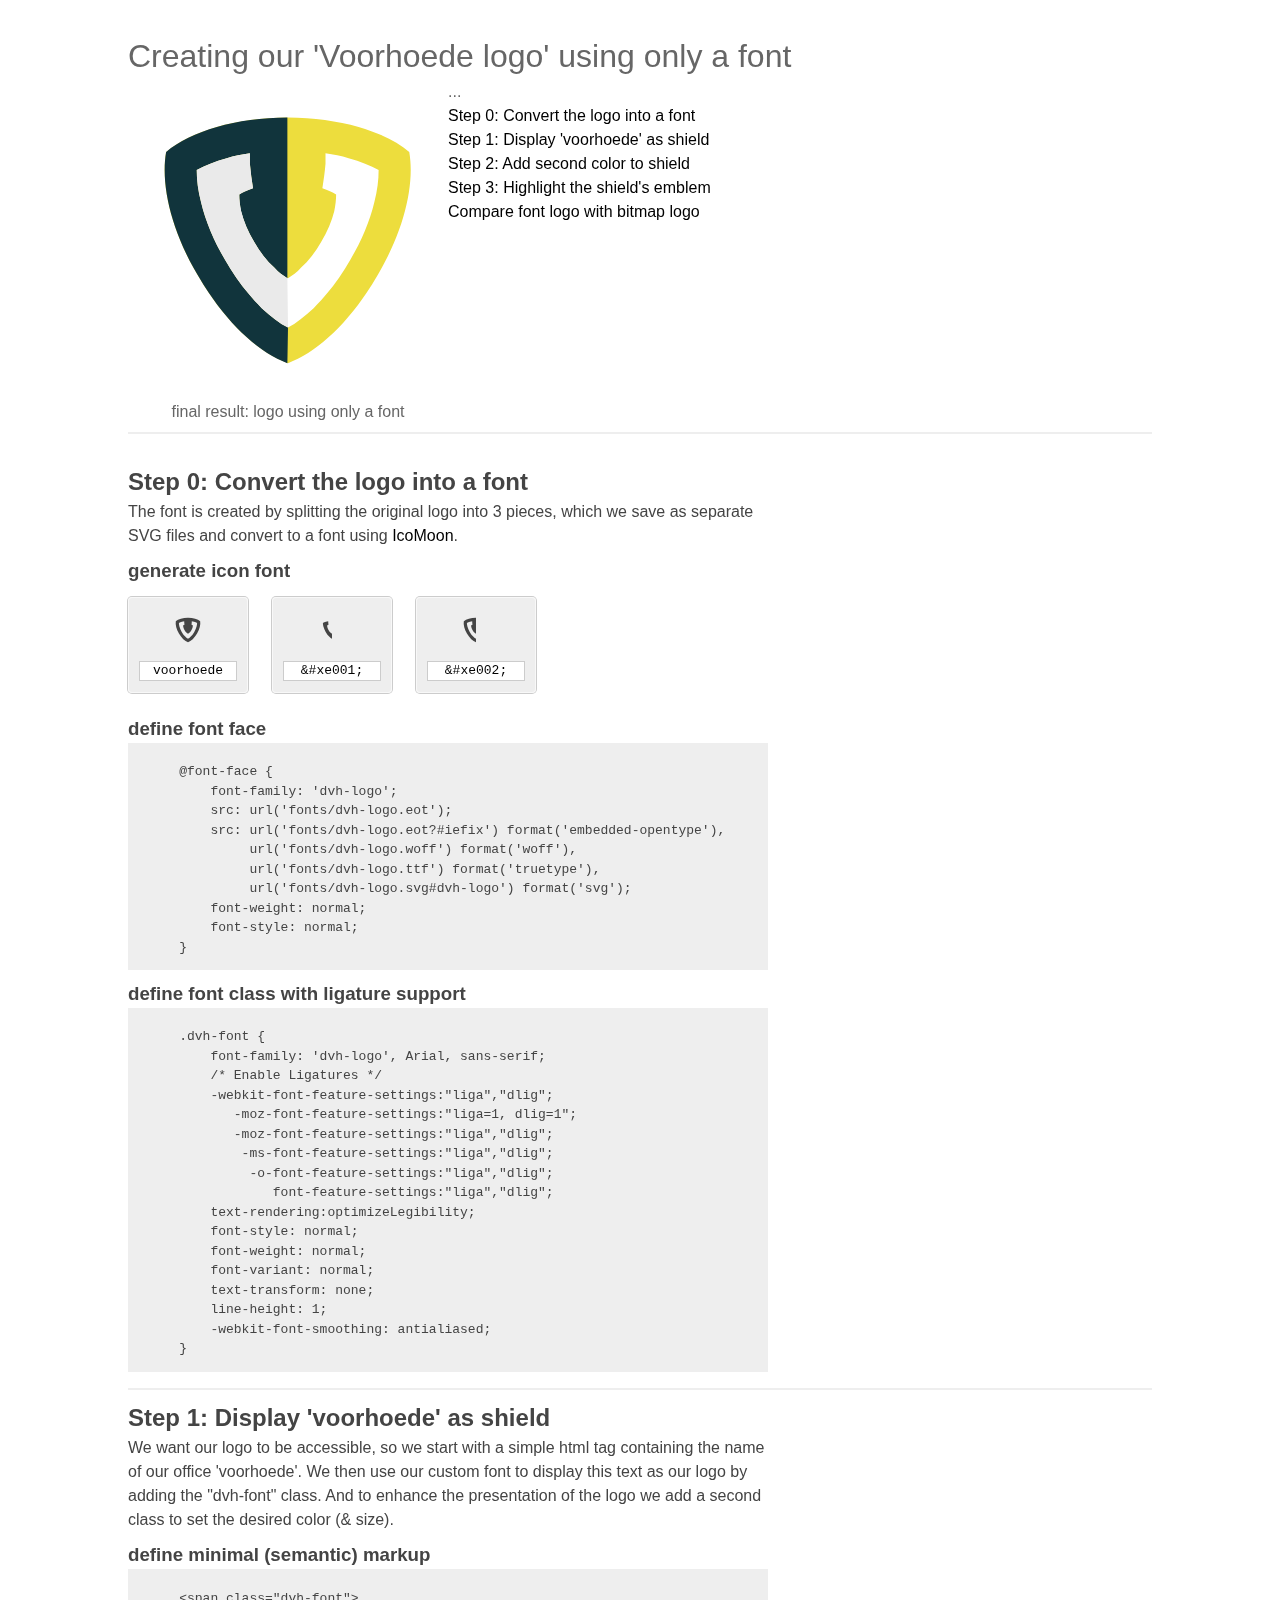
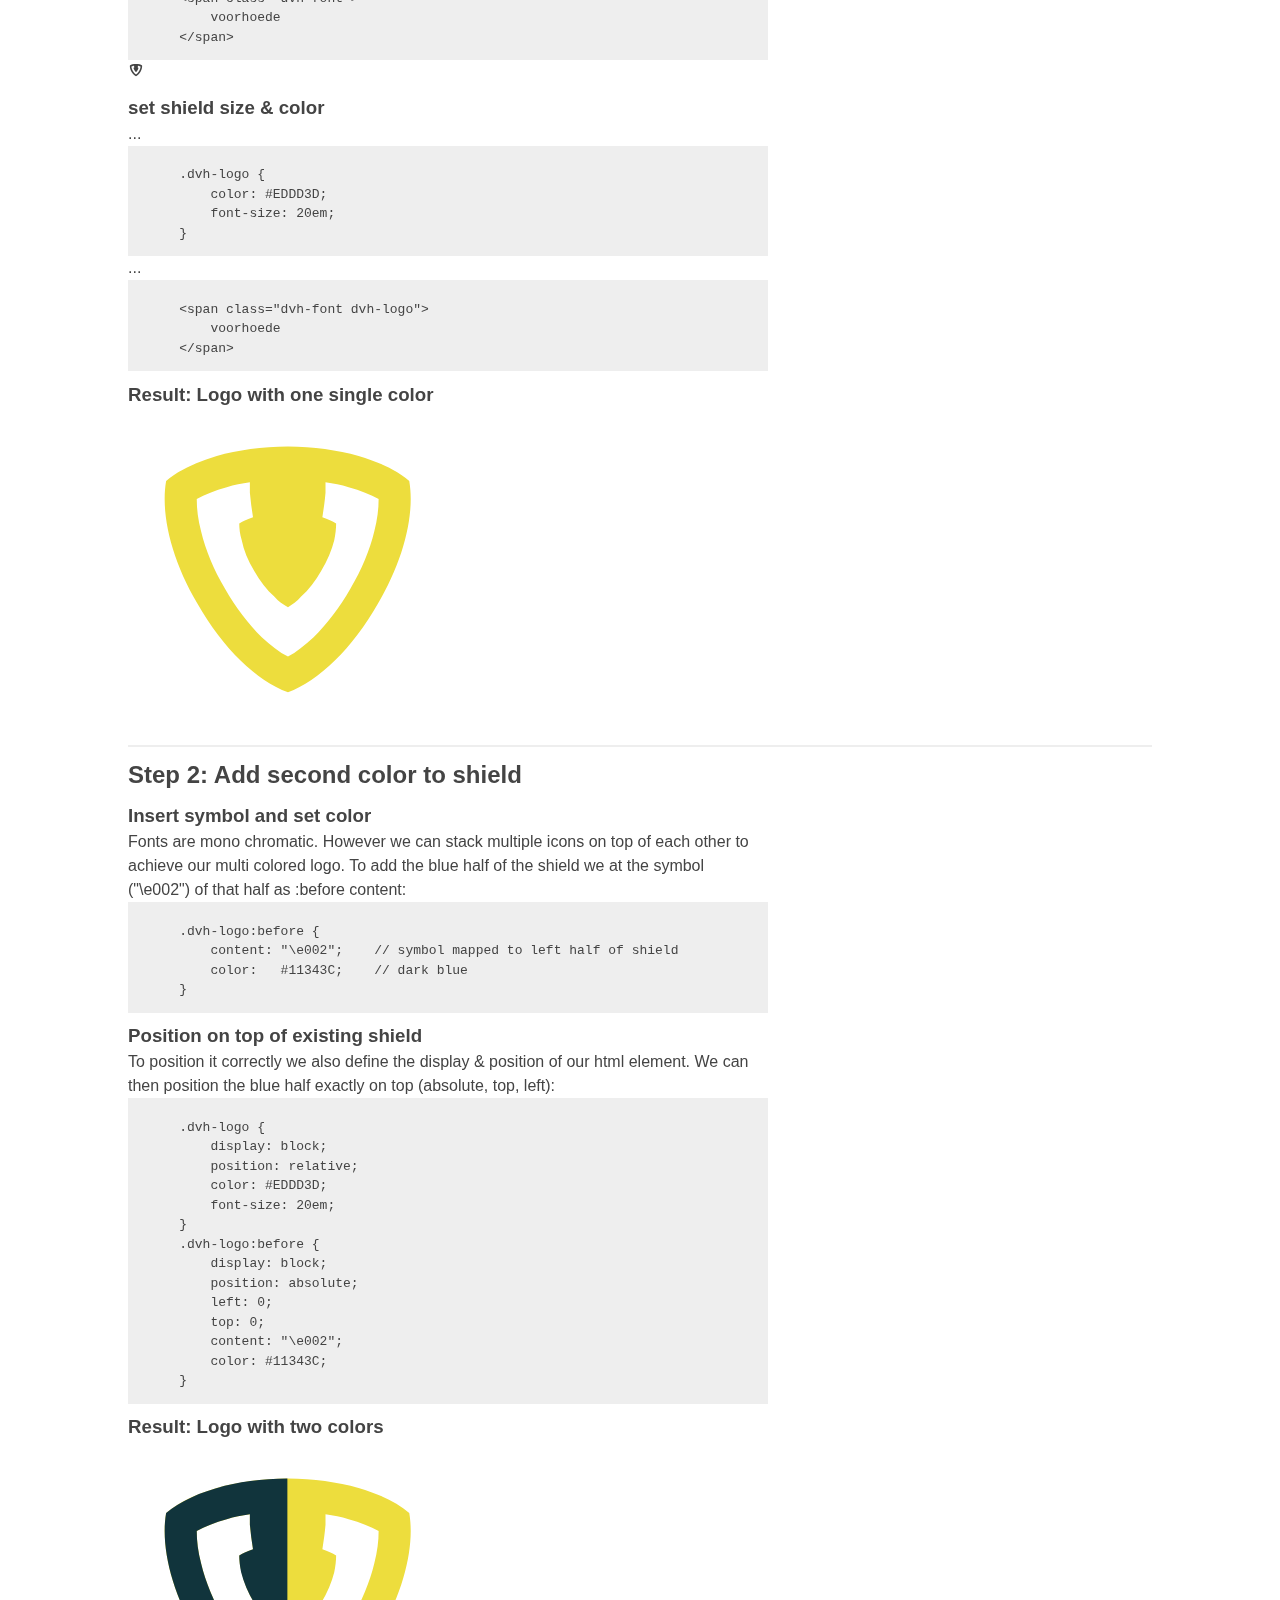
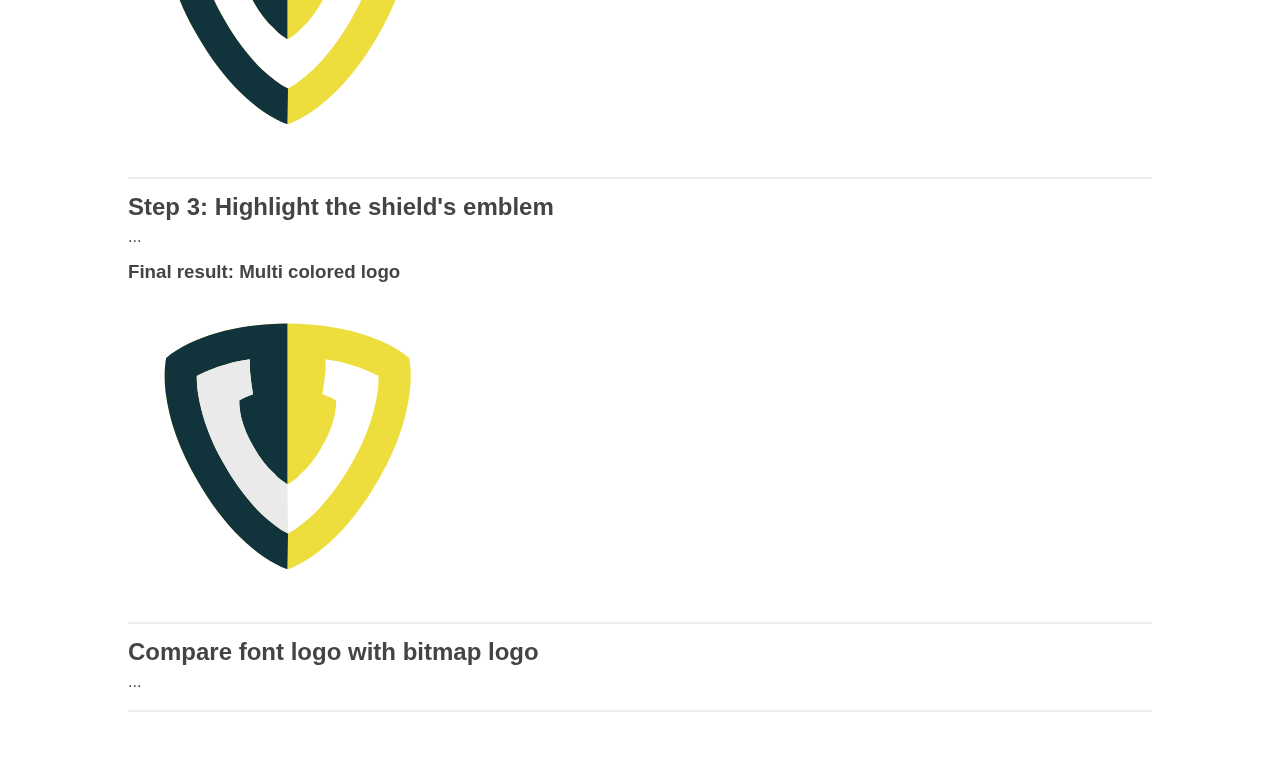
==== index.html @ 992d9b1b "logo as font and basic article with code snippets & logo previews" ====
<!doctype html>
<html>
<head>
<title>Creating our 'Voorhoede logo' using only a font</title>
<link rel="stylesheet" href="article.css" />
<link rel="stylesheet" href="logo-font.css" />
<!--[if lte IE 7]><script src="lte-ie7.js"></script><![endif]-->
</head>
<body>
<article class="w-main centered">

	<header class="clearfix">
		<h1>Creating our 'Voorhoede logo' using only a font</h1>
		<figure class="logo-preview">
			<span class="dvh-font dvh-logo">voorhoede</span>
			<figcaption>final result: logo using only a font</figcaption>
		</figure>
		<p>...</p>
		<nav class="nav-steps">
			<ol>
				<li><a href="#step0">Step 0: Convert the logo into a font</a></li>
				<li><a href="#step1">Step 1: Display 'voorhoede' as shield</a></li>
				<li><a href="#step2">Step 2: Add second color to shield</a></li>
				<li><a href="#step3">Step 3: Highlight the shield's emblem</a></li>
				<li><a href="#compare">Compare font logo with bitmap logo</a></li>
			</ol>
		</nav>
	</header>

	<section id="step0">
		<h2>Step 0: Convert the logo into a font</h2>
		<p>
			The font is created by splitting the original logo into 3 pieces,
			which we save as separate SVG files and convert to a font using
			<a href="http://icomoon.io/app">IcoMoon</a>.
		</p>
		<h3>generate icon font</h3>
		<div class="mtm clearfix" id="glyphs">
			<div class="glyph">
				<div class="fs1" aria-hidden="true" data-icon="&#x76;&#x6f;&#x6f;&#x72;&#x68;&#x6f;&#x65;&#x64;&#x65;"></div>
				<input type="text" readonly="readonly" value="&#x76;&#x6f;&#x6f;&#x72;&#x68;&#x6f;&#x65;&#x64;&#x65;" />
			</div>
			<div class="glyph">
				<div class="fs1" aria-hidden="true" data-icon="&#xe001;"></div>
				<input type="text" readonly="readonly" value="&amp;#xe001;" />
			</div>
			<div class="glyph">
				<div class="fs1" aria-hidden="true" data-icon="&#xe002;"></div>
				<input type="text" readonly="readonly" value="&amp;#xe002;" />
			</div>
		</div>
<h3>define font face</h3>
<pre><code>
@font-face {
    font-family: 'dvh-logo';
    src: url('fonts/dvh-logo.eot');
    src: url('fonts/dvh-logo.eot?#iefix') format('embedded-opentype'),
         url('fonts/dvh-logo.woff') format('woff'),
         url('fonts/dvh-logo.ttf') format('truetype'),
         url('fonts/dvh-logo.svg#dvh-logo') format('svg');
    font-weight: normal;
    font-style: normal;
}
</code></pre>
<h3>define font class with ligature support</h3>
<pre><code>
.dvh-font {
    font-family: 'dvh-logo', Arial, sans-serif;
    /* Enable Ligatures */
    -webkit-font-feature-settings:"liga","dlig";
       -moz-font-feature-settings:"liga=1, dlig=1";
       -moz-font-feature-settings:"liga","dlig";
        -ms-font-feature-settings:"liga","dlig";
         -o-font-feature-settings:"liga","dlig";
            font-feature-settings:"liga","dlig";
    text-rendering:optimizeLegibility;
    font-style: normal;
    font-weight: normal;
    font-variant: normal;
    text-transform: none;
    line-height: 1;
    -webkit-font-smoothing: antialiased;
}
</code></pre>
	</section>

	<section id="step1">
		<h2>Step 1: Display 'voorhoede' as shield</h2>
		<p>
			We want our logo to be accessible, so we start with a simple html tag containing the name of our office 'voorhoede'.
			We then use our custom font to display this text as our logo by adding the "dvh-font" class. And to enhance the
			presentation of the logo we add a second class to set the desired color (&amp; size).
		</p>
		<h3>define minimal (semantic) markup</h3>
<pre><code>
&lt;span class="dvh-font"&gt;
    voorhoede
&lt;/span&gt;
</code></pre>
	<span class="dvh-font">voorhoede</span>
		<h3>set shield size &amp; color</h3>
		<p>...</p>
<pre><code>
.dvh-logo {
    color: #EDDD3D;
    font-size: 20em;
}
</code></pre>
		<p>...</p>
<pre><code>
&lt;span class="dvh-font dvh-logo"&gt;
    voorhoede
&lt;/span&gt;
</code></pre>
	<h3>Result: Logo with one single color</h3>
	<span class="dvh-font dvh-logo logo-step1">voorhoede</span>
	</section>

	<section id="step2">
		<h2>Step 2: Add second color to shield</h2>
		<h3>Insert symbol and set color</h3>
		<p>
			Fonts are mono chromatic. However we can stack multiple icons
			on top of each other to achieve our multi colored logo.
			To add the blue half of the shield we at the symbol ("\e002")
			of that half as :before content:
		</p>
<pre><code>
.dvh-logo:before {
    content: "\e002";    // symbol mapped to left half of shield
    color:   #11343C;    // dark blue
}
</code></pre>
		<h3>Position on top of existing shield</h3>
		<p>
			To position it correctly we also define the display &amp; position
			of our html element. We can then position the blue half exactly on top
			(absolute, top, left):
		</p>
<pre><code>
.dvh-logo {
    display: block;
    position: relative;
    color: #EDDD3D;
    font-size: 20em;
}
.dvh-logo:before {
    display: block;
    position: absolute;
    left: 0;
    top: 0;
    content: "\e002";
    color: #11343C;
}
</code></pre>
		<h3>Result: Logo with two colors</h3>
		<span class="dvh-font dvh-logo logo-step2">voorhoede</span>
	</section>

	<section id="step3">
		<h2>Step 3: Highlight the shield's emblem</h2>
		<p>
			...
		</p>
		<h3>Final result: Multi colored logo</h3>
		<span class="dvh-font dvh-logo">voorhoede</span>
	</section>

	<section id="compare">
		<h2>Compare font logo with bitmap logo</h2>
		<p>
			...
		</p>
	</section>


	<footer>
	</footer>
</article>

<script>
document.getElementById("glyphs").addEventListener("click", function(e) {
	var target = e.target;
	if (target.tagName === "INPUT") {
		target.select();
	}
});
</script>
</body>
</html>
---- article.css ----
section, header, footer {display: block;}
body {
	font-family: sans-serif;
	color: #444;
	line-height: 1.5;
	font-size: 1em;
}
* {
	-moz-box-sizing: border-box;
	-webkit-box-sizing: border-box;
	box-sizing: border-box;
	margin: 0;
	padding: 0;
}
section {
	padding-bottom: 1em;
	box-shadow: 0 2px #eee;
}
pre {
	overflow-x: scroll;
	width: 100%;
	padding: 0 5% 1em;
	background-color: #eee;
}
h2, h3 {
	margin-top: .5em;
}
p, pre {
	max-width: 640px;
}

.nav-steps ol {
	list-style: none;
}
.logo-step1:before,
.logo-step1:after,
.logo-step2:after {
	display: none !important;
}

.logo-preview {
	float: left;
	text-align: center;
}

.glyph {
	font-size: 16px;
	float: left;
	text-align: center;
	background: #eee;
	padding: .75em;
	margin: .75em 1.5em .75em 0;
	width: 7.5em;
	border-radius: .25em;
	box-shadow: inset 0 0 0 1px #f8f8f8, 0 0 0 1px #CCC;
}
.glyph input {
	font-family: consolas, monospace;
	font-size: 13px;
	width: 100%;
	text-align: center;
	border: 0;
	box-shadow: 0 0 0 1px #ccc;
	padding: .125em;
}
.w-main {
	width: 80%;
}
.centered {
	margin-left: auto;
	margin-right: auto;
}
.fs1 {
	font-size: 2em;
}
header {
	margin: 2em 0;
	padding-bottom: .5em;
	color: #666;
	box-shadow: 0 2px #eee;
}
header h1 {
	font-size: 2em;
	font-weight: normal;
}
.clearfix:before, .clearfix:after { content: ""; display: table; }
.clearfix:after, .clear { clear: both; }
footer {
	margin-top: 2em;
	padding: .5em 0;
}
a, a:visited {
	text-decoration: none;
	color: #000;
}
a:hover, a:focus {
	color: #EDDD3D;
}
.box1 {
	font-size: 16px;
	display: inline-block;
	width: 15em;
	padding: .25em .5em;
	background: #eee;
	margin: .5em 1em .5em 0;
}
---- logo-font.css ----
/* WARNING:	You are using ligatures for your icon font.
			Ligatures are not supported in IE 9 (and older).
			Use the Private Use Area encoding for best browser support.
==================================================================== */
@font-face {
	font-family: 'dvh-logo';
	src:url('fonts/dvh-logo.eot');
	src:url('fonts/dvh-logo.eot?#iefix') format('embedded-opentype'),
		url('fonts/dvh-logo.woff') format('woff'),
		url('fonts/dvh-logo.ttf') format('truetype'),
		url('fonts/dvh-logo.svg#dvh-logo') format('svg');
	font-weight: normal;
	font-style: normal;
}

/* Use the following CSS code if you want to use data attributes for inserting your icons */
[data-icon]:before {
	font-family: 'dvh-logo';
	content: attr(data-icon);
		speak: none;
	/* Enable Ligatures */
	-webkit-font-feature-settings:"liga","dlig";-moz-font-feature-settings:"liga=1, dlig=1";-moz-font-feature-settings:"liga","dlig";-ms-font-feature-settings:"liga","dlig";-o-font-feature-settings:"liga","dlig";
	font-feature-settings:"liga","dlig";
	text-rendering:optimizeLegibility;
		font-weight: normal;
	font-variant: normal;
	text-transform: none;
	line-height: 1;
	-webkit-font-smoothing: antialiased;
}

.dvh-font {
	font-family: 'dvh-logo', Arial, sans-serif;
	/* Enable Ligatures */
		-webkit-font-feature-settings:"liga","dlig";
		   -moz-font-feature-settings:"liga=1, dlig=1";
		   -moz-font-feature-settings:"liga","dlig";
			-ms-font-feature-settings:"liga","dlig";
			 -o-font-feature-settings:"liga","dlig";
				font-feature-settings:"liga","dlig";
	text-rendering:optimizeLegibility;
	font-style: normal;
	font-weight: normal;
	font-variant: normal;
	text-transform: none;
	line-height: 1;
	-webkit-font-smoothing: antialiased;
}

.dvh-logo {
	display: block;
	position: relative;
	font-size: 20em;
	color: #EDDD3D;
}
.dvh-logo:before {
	display: block;
	position: absolute;
	left: 0;
	top: 0;
	content: "\e002";
	color: #11343C;
}
.dvh-logo:after {
	display: block;
	position: absolute;
	left: 0;
	top: 0;
	content: "\e001";
	color: #EAEAEA;
}
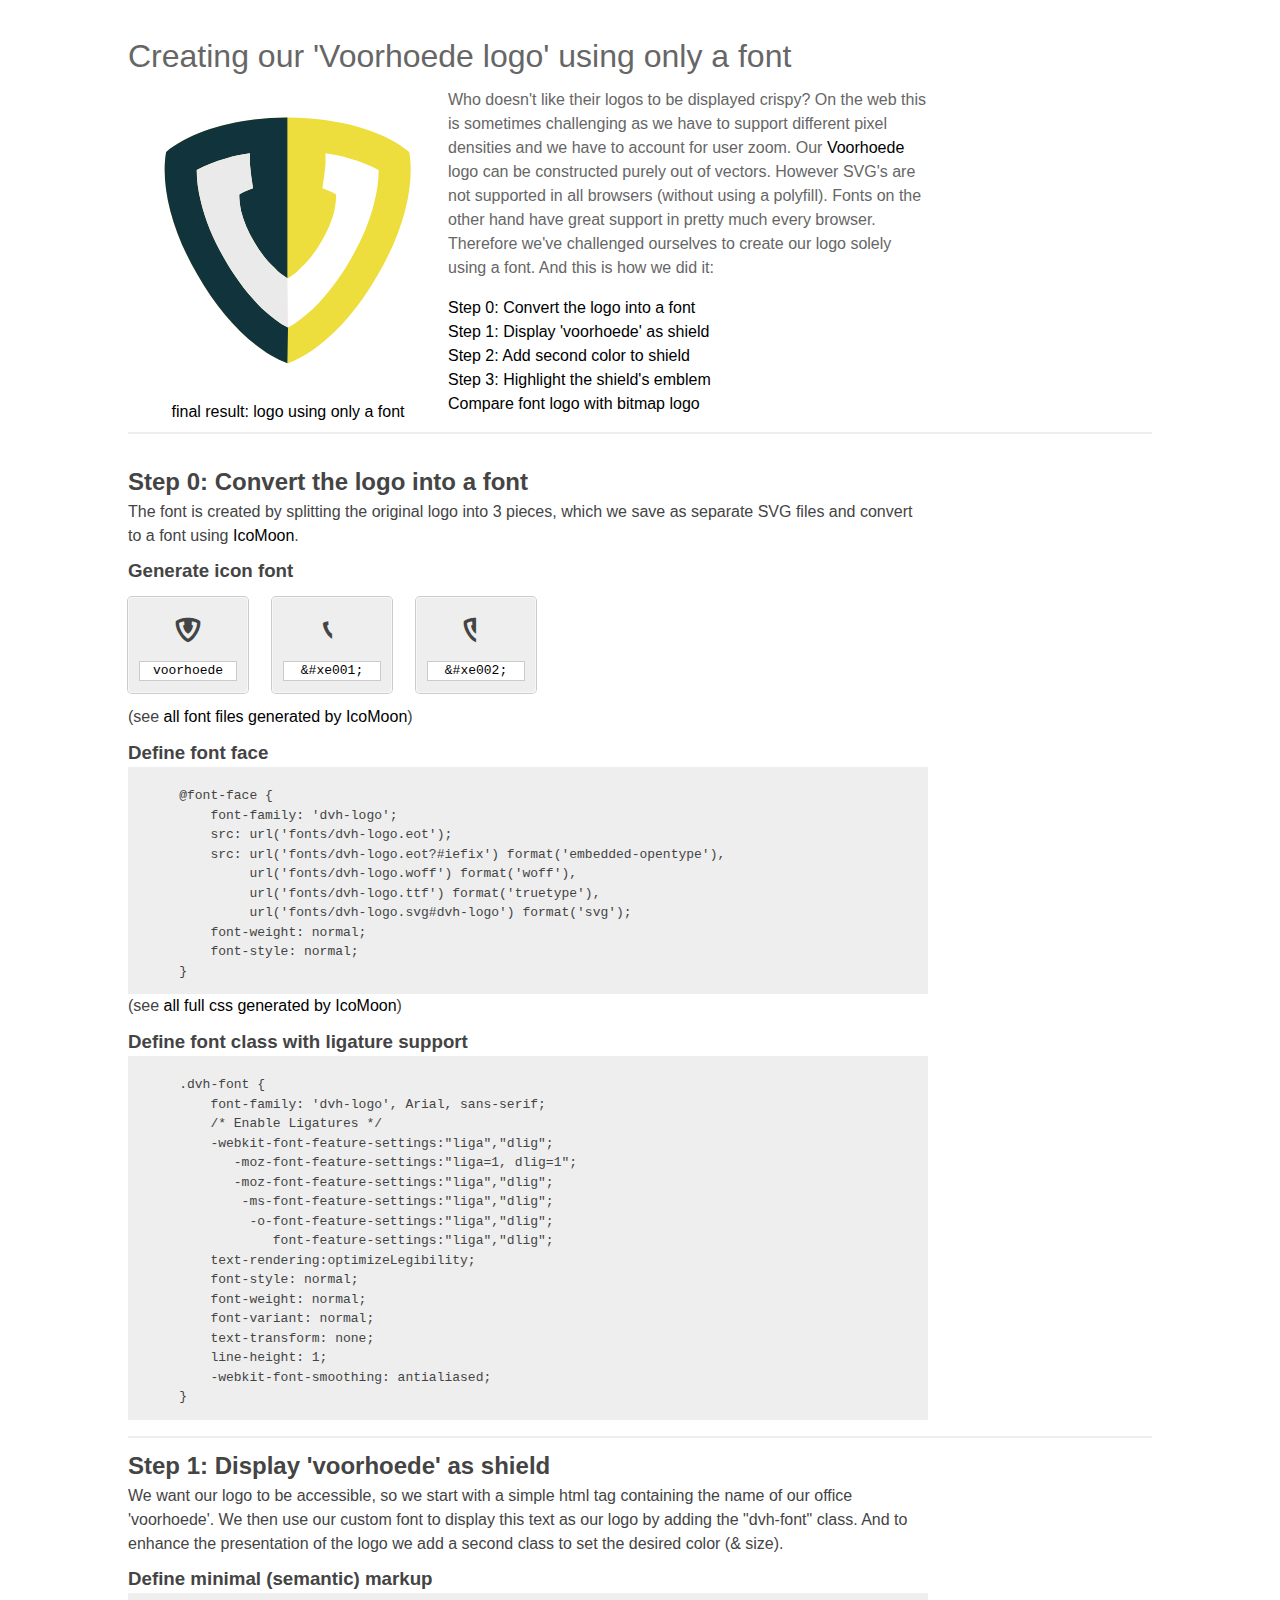
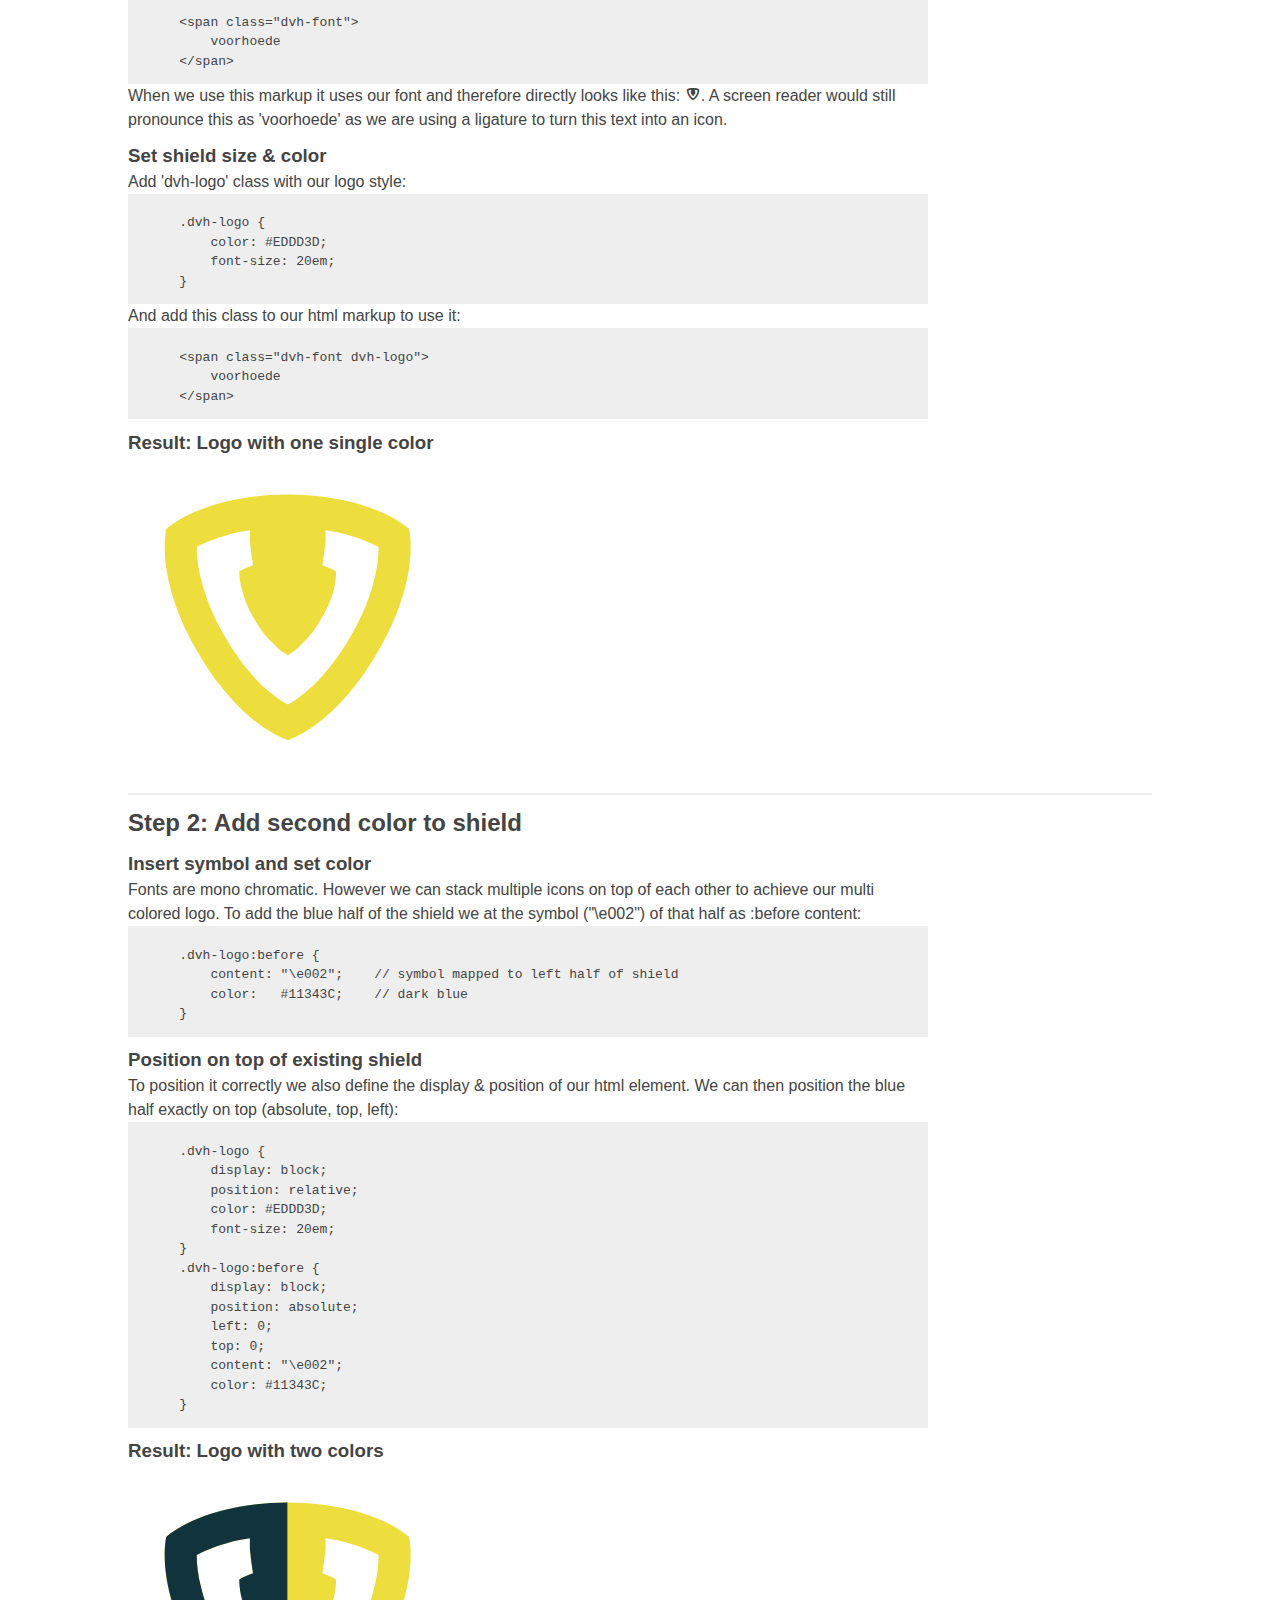
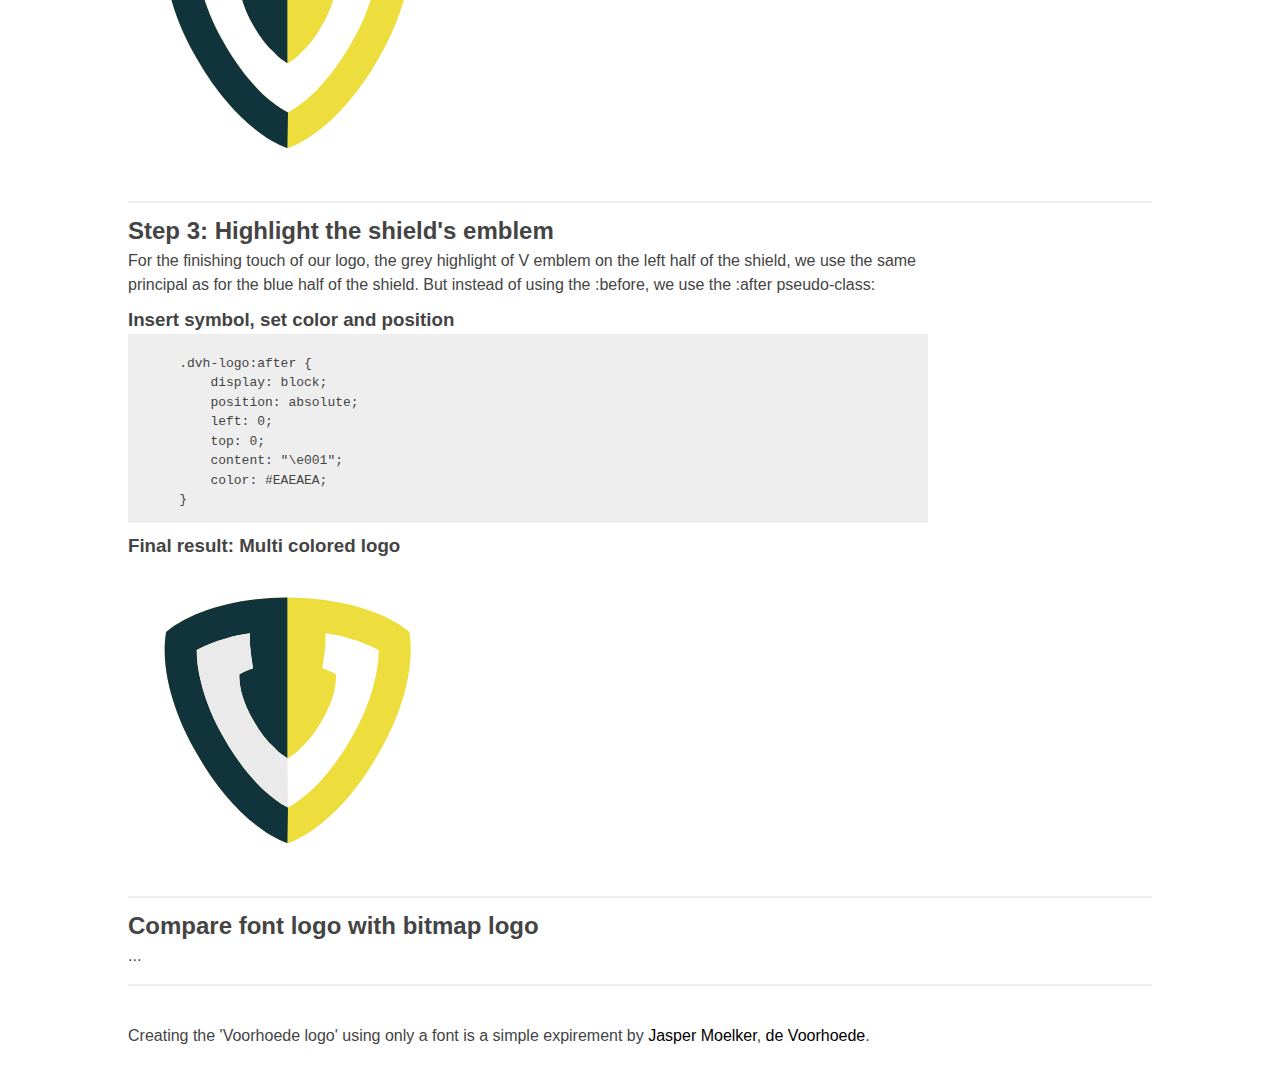
==== commit 2dfc7e32: "fine-tuning article; todo: comparison w/ bitmap" ====
--- a/index.html
+++ b/index.html
@@ -11,11 +11,22 @@
 
 	<header class="clearfix">
 		<h1>Creating our 'Voorhoede logo' using only a font</h1>
-		<figure class="logo-preview">
+		<a class="logo-preview" href="logo.html">
+		<figure>
 			<span class="dvh-font dvh-logo">voorhoede</span>
 			<figcaption>final result: logo using only a font</figcaption>
 		</figure>
-		<p>...</p>
+		</a>
+		<p>
+			Who doesn't like their logos to be displayed crispy? On the web this is
+			sometimes challenging as we have to support different pixel densities and
+			we have to account for user zoom.
+			Our <a href="http://voorhoede.nl" target="_blank">Voorhoede</a> logo can
+			be constructed purely out of vectors. However SVG's are not supported in
+			all browsers (without using a polyfill). Fonts on the other hand have great
+			support in pretty much every browser. Therefore we've challenged ourselves
+			to create our logo solely using a font. And this is how we did it:
+		</p>
 		<nav class="nav-steps">
 			<ol>
 				<li><a href="#step0">Step 0: Convert the logo into a font</a></li>
@@ -34,7 +45,7 @@
 			which we save as separate SVG files and convert to a font using
 			<a href="http://icomoon.io/app">IcoMoon</a>.
 		</p>
-		<h3>generate icon font</h3>
+		<h3>Generate icon font</h3>
 		<div class="mtm clearfix" id="glyphs">
 			<div class="glyph">
 				<div class="fs1" aria-hidden="true" data-icon="&#x76;&#x6f;&#x6f;&#x72;&#x68;&#x6f;&#x65;&#x64;&#x65;"></div>
@@ -49,7 +60,12 @@
 				<input type="text" readonly="readonly" value="&amp;#xe002;" />
 			</div>
 		</div>
-<h3>define font face</h3>
+		<p>
+			(see <a href="https://github.com/voorhoede/logo-using-font/tree/gh-pages/fonts" target="_blank">
+			all font files generated by IcoMoon</a>)
+		</p>
+
+		<h3>Define font face</h3>
 <pre><code>
 @font-face {
     font-family: 'dvh-logo';
@@ -62,7 +78,12 @@
     font-style: normal;
 }
 </code></pre>
-<h3>define font class with ligature support</h3>
+		<p>
+			(see <a href="https://github.com/voorhoede/logo-using-font/blob/gh-pages/icomoon.css" target="_blank">
+			all full css generated by IcoMoon</a>)
+		</p>
+
+		<h3>Define font class with ligature support</h3>
 <pre><code>
 .dvh-font {
     font-family: 'dvh-logo', Arial, sans-serif;
@@ -82,6 +103,7 @@
     -webkit-font-smoothing: antialiased;
 }
 </code></pre>
+
 	</section>
 
 	<section id="step1">
@@ -91,27 +113,34 @@
 			We then use our custom font to display this text as our logo by adding the "dvh-font" class. And to enhance the
 			presentation of the logo we add a second class to set the desired color (&amp; size).
 		</p>
-		<h3>define minimal (semantic) markup</h3>
+
+		<h3>Define minimal (semantic) markup</h3>
 <pre><code>
 &lt;span class="dvh-font"&gt;
     voorhoede
 &lt;/span&gt;
 </code></pre>
-	<span class="dvh-font">voorhoede</span>
-		<h3>set shield size &amp; color</h3>
-		<p>...</p>
+		<p>
+			When we use this markup it uses our font and therefore directly looks like this:
+			<span class="dvh-font">voorhoede</span>. A screen reader would still pronounce this
+			as 'voorhoede' as we are using a ligature to turn this text into an icon.
+		</p>
+
+		<h3>Set shield size &amp; color</h3>
+		<p>Add 'dvh-logo' class with our logo style:</p>
 <pre><code>
 .dvh-logo {
     color: #EDDD3D;
     font-size: 20em;
 }
 </code></pre>
-		<p>...</p>
+		<p>And add this class to our html markup to use it:</p>
 <pre><code>
 &lt;span class="dvh-font dvh-logo"&gt;
     voorhoede
 &lt;/span&gt;
 </code></pre>
+
 	<h3>Result: Logo with one single color</h3>
 	<span class="dvh-font dvh-logo logo-step1">voorhoede</span>
 	</section>
@@ -160,8 +189,22 @@
 	<section id="step3">
 		<h2>Step 3: Highlight the shield's emblem</h2>
 		<p>
-			...
-		</p>
+			For the finishing touch of our logo, the grey highlight of V emblem
+			on the left half of the shield, we use the same principal as for the
+			blue half of the shield. But instead of using the :before, we use the
+			:after pseudo-class:
+		</p>
+		<h3>Insert symbol, set color and position</h3>
+<pre><code>
+.dvh-logo:after {
+    display: block;
+    position: absolute;
+    left: 0;
+    top: 0;
+    content: "\e001";
+    color: #EAEAEA;
+}
+</code></pre>
 		<h3>Final result: Multi colored logo</h3>
 		<span class="dvh-font dvh-logo">voorhoede</span>
 	</section>
@@ -175,6 +218,11 @@
 
 
 	<footer>
+		<p>
+			Creating the 'Voorhoede logo' using only a font is a simple expirement by
+			<a href="https://twitter.com/jbmoelker" title="Jasper on Twitter" target="_blank">Jasper Moelker</a>,
+			<a href="http://voorhoede.nl" title="Voorhoede homepage" target="_blank">de Voorhoede</a>.
+		<p>
 	</footer>
 </article>
 
--- a/article.css
+++ b/article.css
@@ -27,11 +27,15 @@
 	margin-top: .5em;
 }
 p, pre {
-	max-width: 640px;
+	max-width: 800px;
+}
+header p {
+	margin-top: .5em;
 }
 
 .nav-steps ol {
 	list-style: none;
+	margin-top: 1em;
 }
 .logo-step1:before,
 .logo-step1:after,
@@ -88,6 +92,7 @@
 .clearfix:after, .clear { clear: both; }
 footer {
 	margin-top: 2em;
+	margin-bottom: 2em;
 	padding: .5em 0;
 }
 a, a:visited {
